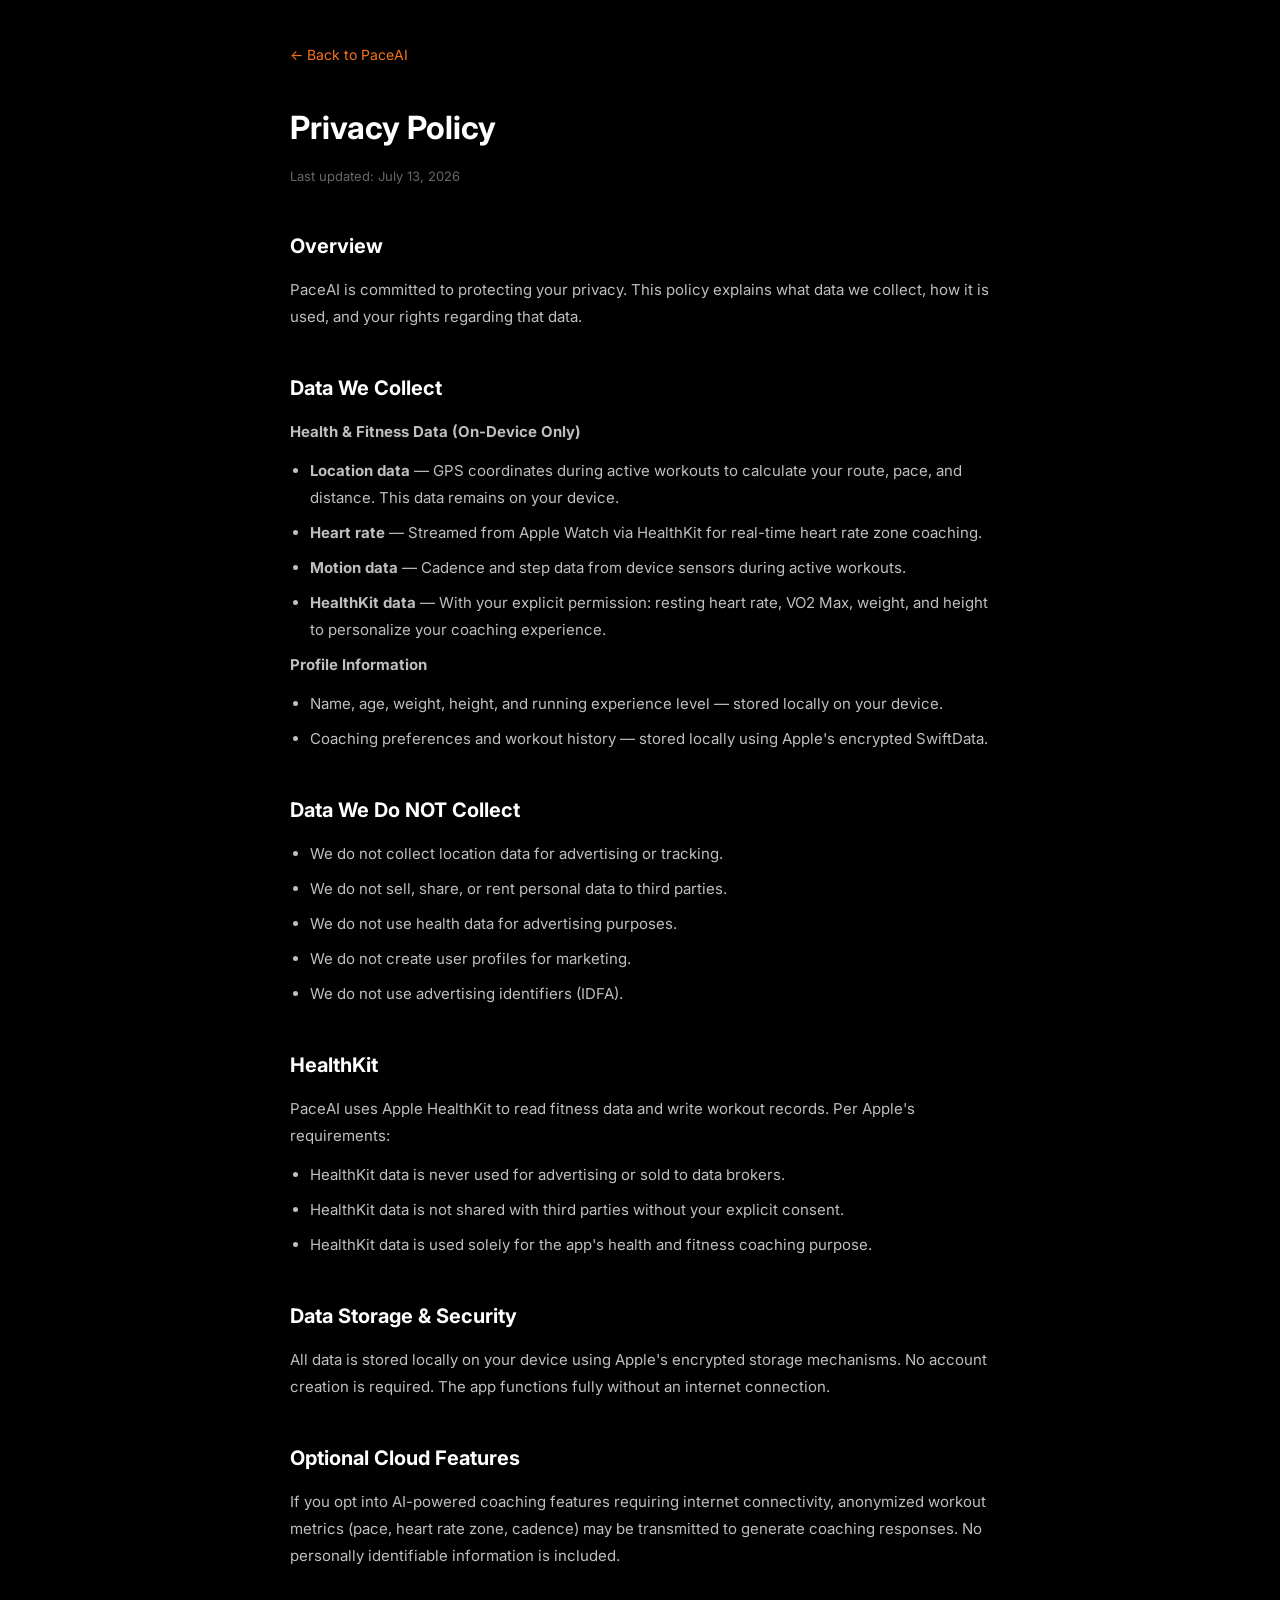
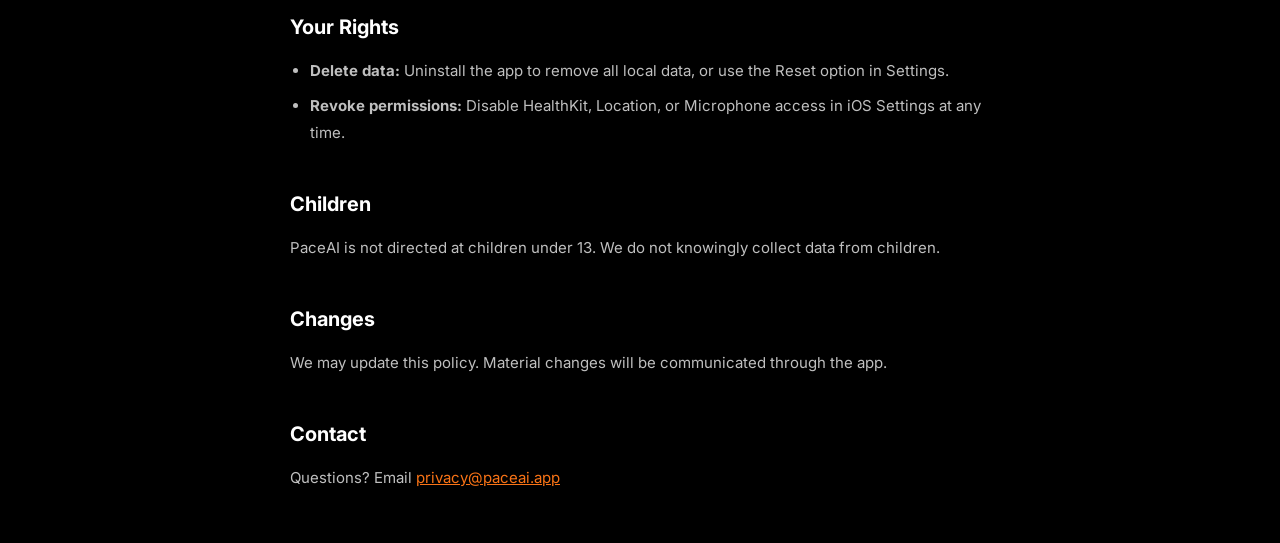
==== privacy.html @ 6b1ca632 "Initial PaceAI landing page website Polished dark-theme landing page with: - Hero section with phone" ====
<!DOCTYPE html>
<html lang="en">
<head>
    <meta charset="UTF-8">
    <meta name="viewport" content="width=device-width, initial-scale=1.0">
    <title>Privacy Policy - PaceAI</title>
    <link rel="preconnect" href="https://fonts.googleapis.com">
    <link href="https://fonts.googleapis.com/css2?family=Inter:wght@400;500;600;700&display=swap" rel="stylesheet">
    <style>
        * { margin: 0; padding: 0; box-sizing: border-box; }
        body { font-family: 'Inter', sans-serif; background: #000; color: #fff; line-height: 1.8; padding: 40px 24px; }
        .content { max-width: 700px; margin: 0 auto; }
        a { color: #f97316; }
        h1 { font-size: 32px; margin-bottom: 8px; }
        h2 { font-size: 20px; margin-top: 40px; margin-bottom: 12px; }
        p, li { color: rgba(255,255,255,0.75); font-size: 15px; margin-bottom: 12px; }
        ul { padding-left: 20px; }
        li { margin-bottom: 8px; }
        .date { color: rgba(255,255,255,0.4); font-size: 13px; margin-bottom: 32px; }
        .back { display: inline-block; margin-bottom: 32px; color: #f97316; text-decoration: none; font-size: 14px; }
    </style>
</head>
<body>
    <div class="content">
        <a href="index.html" class="back">← Back to PaceAI</a>
        <h1>Privacy Policy</h1>
        <p class="date">Last updated: July 13, 2026</p>

        <h2>Overview</h2>
        <p>PaceAI is committed to protecting your privacy. This policy explains what data we collect, how it is used, and your rights regarding that data.</p>

        <h2>Data We Collect</h2>
        <p><strong>Health & Fitness Data (On-Device Only)</strong></p>
        <ul>
            <li><strong>Location data</strong> — GPS coordinates during active workouts to calculate your route, pace, and distance. This data remains on your device.</li>
            <li><strong>Heart rate</strong> — Streamed from Apple Watch via HealthKit for real-time heart rate zone coaching.</li>
            <li><strong>Motion data</strong> — Cadence and step data from device sensors during active workouts.</li>
            <li><strong>HealthKit data</strong> — With your explicit permission: resting heart rate, VO2 Max, weight, and height to personalize your coaching experience.</li>
        </ul>

        <p><strong>Profile Information</strong></p>
        <ul>
            <li>Name, age, weight, height, and running experience level — stored locally on your device.</li>
            <li>Coaching preferences and workout history — stored locally using Apple's encrypted SwiftData.</li>
        </ul>

        <h2>Data We Do NOT Collect</h2>
        <ul>
            <li>We do not collect location data for advertising or tracking.</li>
            <li>We do not sell, share, or rent personal data to third parties.</li>
            <li>We do not use health data for advertising purposes.</li>
            <li>We do not create user profiles for marketing.</li>
            <li>We do not use advertising identifiers (IDFA).</li>
        </ul>

        <h2>HealthKit</h2>
        <p>PaceAI uses Apple HealthKit to read fitness data and write workout records. Per Apple's requirements:</p>
        <ul>
            <li>HealthKit data is never used for advertising or sold to data brokers.</li>
            <li>HealthKit data is not shared with third parties without your explicit consent.</li>
            <li>HealthKit data is used solely for the app's health and fitness coaching purpose.</li>
        </ul>

        <h2>Data Storage & Security</h2>
        <p>All data is stored locally on your device using Apple's encrypted storage mechanisms. No account creation is required. The app functions fully without an internet connection.</p>

        <h2>Optional Cloud Features</h2>
        <p>If you opt into AI-powered coaching features requiring internet connectivity, anonymized workout metrics (pace, heart rate zone, cadence) may be transmitted to generate coaching responses. No personally identifiable information is included.</p>

        <h2>Your Rights</h2>
        <ul>
            <li><strong>Delete data:</strong> Uninstall the app to remove all local data, or use the Reset option in Settings.</li>
            <li><strong>Revoke permissions:</strong> Disable HealthKit, Location, or Microphone access in iOS Settings at any time.</li>
        </ul>

        <h2>Children</h2>
        <p>PaceAI is not directed at children under 13. We do not knowingly collect data from children.</p>

        <h2>Changes</h2>
        <p>We may update this policy. Material changes will be communicated through the app.</p>

        <h2>Contact</h2>
        <p>Questions? Email <a href="mailto:privacy@paceai.app">privacy@paceai.app</a></p>
    </div>
</body>
</html>
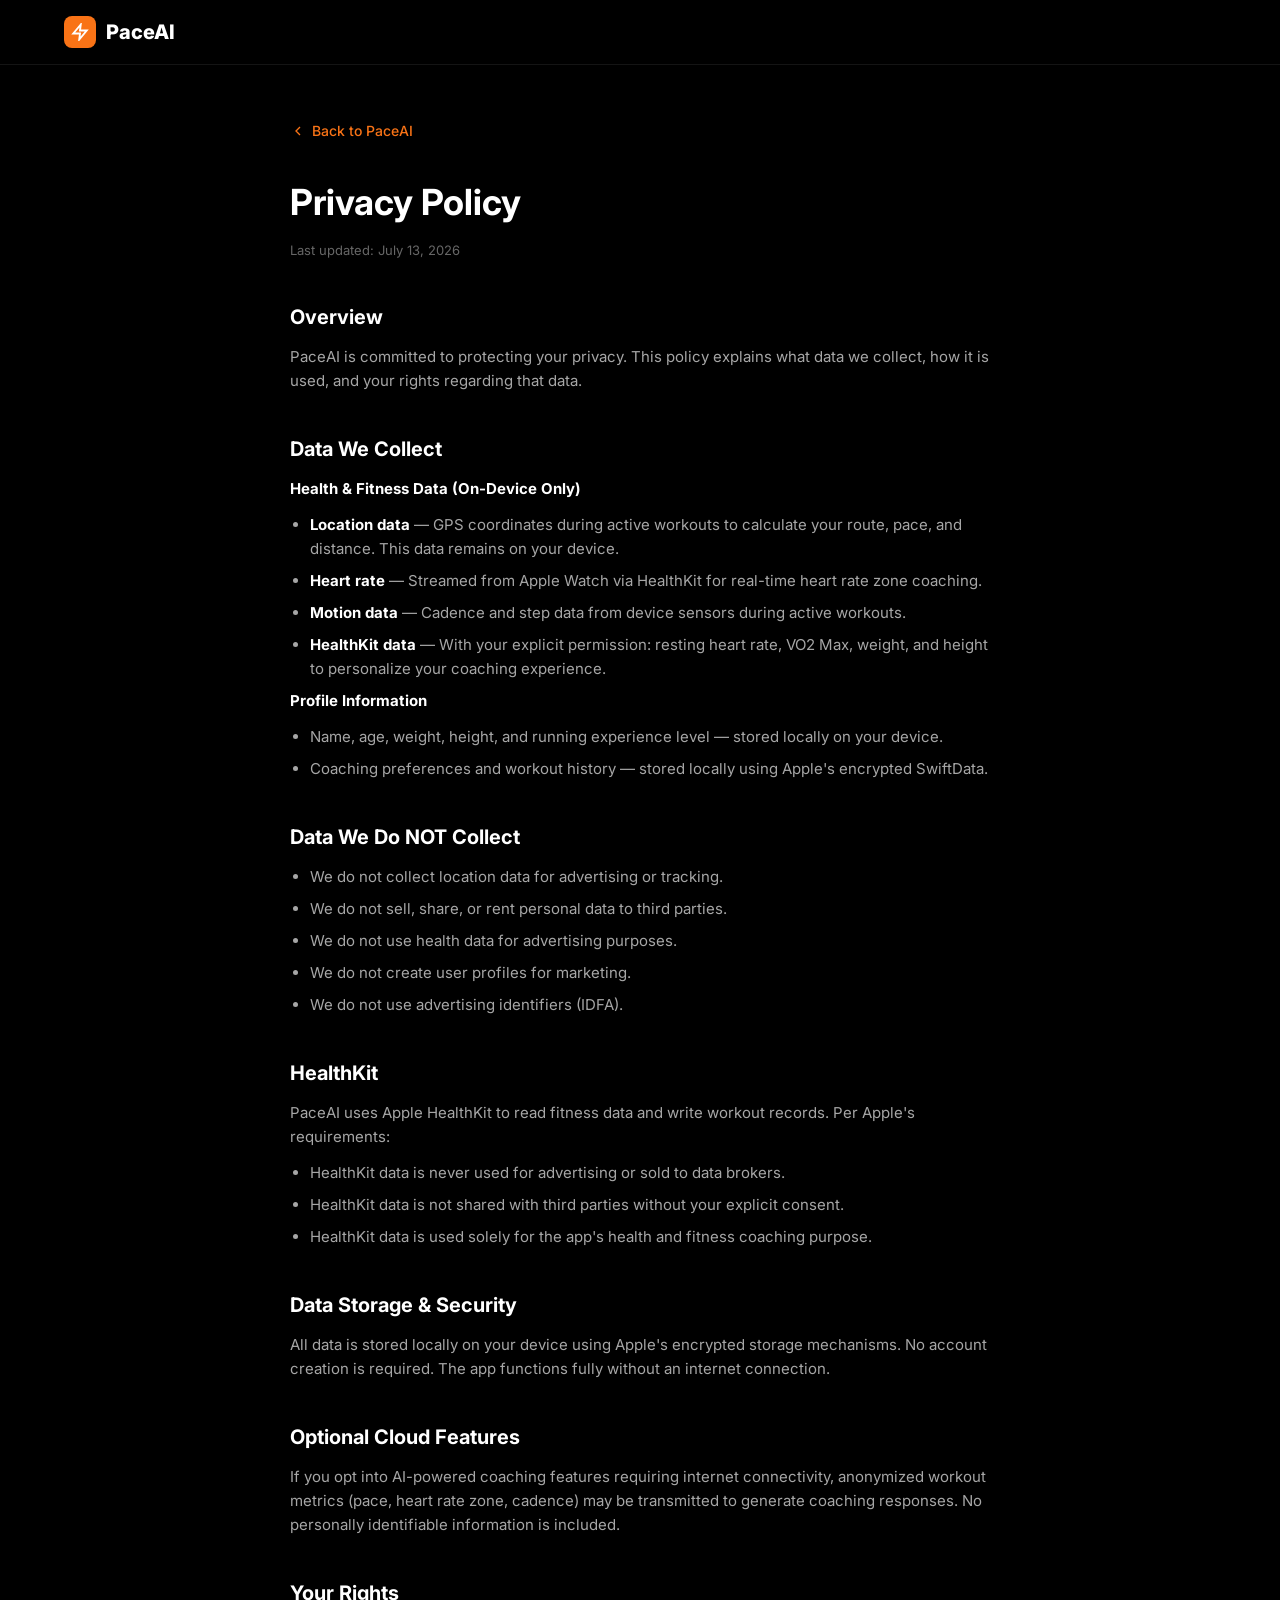
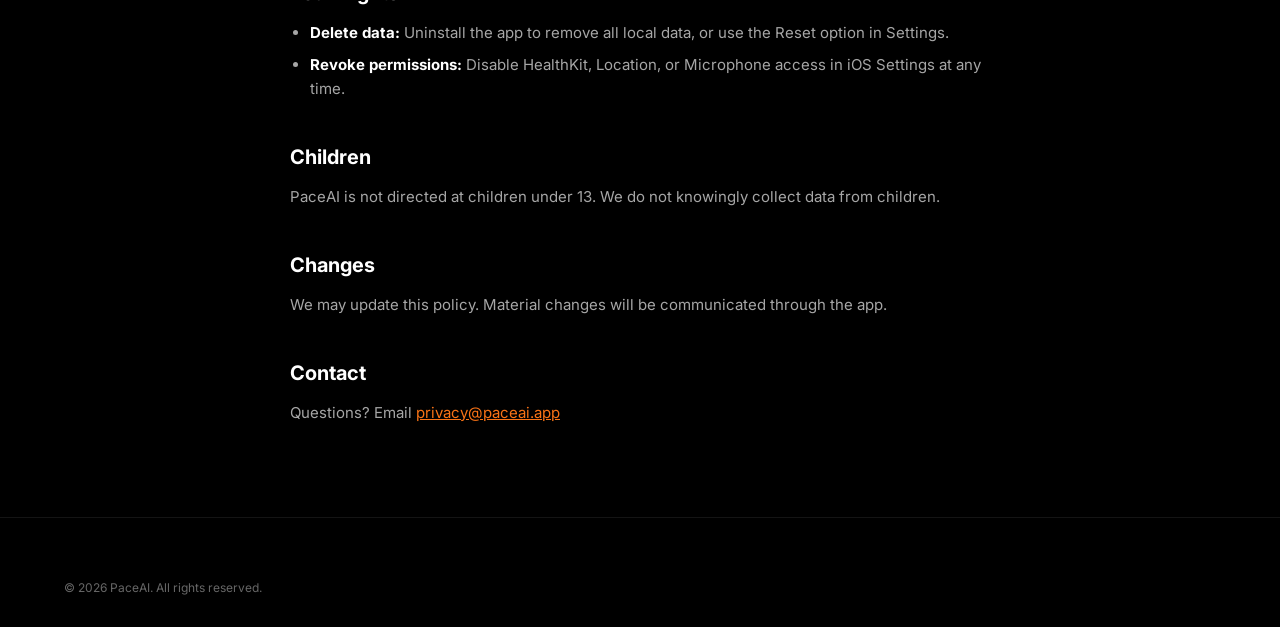
==== commit 06397628: "Complete fully-featured website with all interactive sections - Mobile hamburger menu with smooth an" ====
--- a/privacy.html
+++ b/privacy.html
@@ -5,82 +5,109 @@
     <meta name="viewport" content="width=device-width, initial-scale=1.0">
     <title>Privacy Policy - PaceAI</title>
     <link rel="preconnect" href="https://fonts.googleapis.com">
-    <link href="https://fonts.googleapis.com/css2?family=Inter:wght@400;500;600;700&display=swap" rel="stylesheet">
+    <link href="https://fonts.googleapis.com/css2?family=Inter:wght@400;500;600;700;800&display=swap" rel="stylesheet">
+    <link rel="stylesheet" href="styles.css">
     <style>
-        * { margin: 0; padding: 0; box-sizing: border-box; }
-        body { font-family: 'Inter', sans-serif; background: #000; color: #fff; line-height: 1.8; padding: 40px 24px; }
-        .content { max-width: 700px; margin: 0 auto; }
-        a { color: #f97316; }
-        h1 { font-size: 32px; margin-bottom: 8px; }
-        h2 { font-size: 20px; margin-top: 40px; margin-bottom: 12px; }
-        p, li { color: rgba(255,255,255,0.75); font-size: 15px; margin-bottom: 12px; }
-        ul { padding-left: 20px; }
-        li { margin-bottom: 8px; }
-        .date { color: rgba(255,255,255,0.4); font-size: 13px; margin-bottom: 32px; }
-        .back { display: inline-block; margin-bottom: 32px; color: #f97316; text-decoration: none; font-size: 14px; }
+        .privacy-page { padding: 120px 0 80px; }
+        .privacy-content { max-width: 700px; margin: 0 auto; }
+        .privacy-content h1 { font-size: 36px; margin-bottom: 8px; }
+        .privacy-content h2 { font-size: 20px; margin-top: 40px; margin-bottom: 12px; }
+        .privacy-content p, .privacy-content li { color: var(--text-secondary); font-size: 15px; margin-bottom: 12px; }
+        .privacy-content ul { padding-left: 20px; list-style: disc; }
+        .privacy-content li { margin-bottom: 8px; }
+        .privacy-content strong { color: var(--text); }
+        .date-label { color: var(--text-tertiary); font-size: 13px; margin-bottom: 32px; display: block; }
+        .back-link { display: inline-flex; align-items: center; gap: 6px; margin-bottom: 32px; color: var(--orange); text-decoration: none; font-size: 14px; font-weight: 500; }
+        .back-link:hover { text-decoration: underline; }
     </style>
 </head>
 <body>
-    <div class="content">
-        <a href="index.html" class="back">← Back to PaceAI</a>
-        <h1>Privacy Policy</h1>
-        <p class="date">Last updated: July 13, 2026</p>
+    <nav id="navbar">
+        <div class="container nav-container">
+            <a href="index.html" class="logo">
+                <div class="logo-icon">
+                    <svg width="18" height="18" viewBox="0 0 24 24" fill="none" stroke="white" stroke-width="2.5" stroke-linecap="round"><path d="M13 2L3 14h9l-1 8 10-12h-9l1-8z"/></svg>
+                </div>
+                PaceAI
+            </a>
+        </div>
+    </nav>
 
-        <h2>Overview</h2>
-        <p>PaceAI is committed to protecting your privacy. This policy explains what data we collect, how it is used, and your rights regarding that data.</p>
+    <section class="privacy-page">
+        <div class="container">
+            <div class="privacy-content">
+                <a href="index.html" class="back-link">
+                    <svg width="16" height="16" viewBox="0 0 24 24" fill="none" stroke="currentColor" stroke-width="2"><polyline points="15 18 9 12 15 6"/></svg>
+                    Back to PaceAI
+                </a>
+                <h1>Privacy Policy</h1>
+                <span class="date-label">Last updated: July 13, 2026</span>
 
-        <h2>Data We Collect</h2>
-        <p><strong>Health & Fitness Data (On-Device Only)</strong></p>
-        <ul>
-            <li><strong>Location data</strong> — GPS coordinates during active workouts to calculate your route, pace, and distance. This data remains on your device.</li>
-            <li><strong>Heart rate</strong> — Streamed from Apple Watch via HealthKit for real-time heart rate zone coaching.</li>
-            <li><strong>Motion data</strong> — Cadence and step data from device sensors during active workouts.</li>
-            <li><strong>HealthKit data</strong> — With your explicit permission: resting heart rate, VO2 Max, weight, and height to personalize your coaching experience.</li>
-        </ul>
+                <h2>Overview</h2>
+                <p>PaceAI is committed to protecting your privacy. This policy explains what data we collect, how it is used, and your rights regarding that data.</p>
 
-        <p><strong>Profile Information</strong></p>
-        <ul>
-            <li>Name, age, weight, height, and running experience level — stored locally on your device.</li>
-            <li>Coaching preferences and workout history — stored locally using Apple's encrypted SwiftData.</li>
-        </ul>
+                <h2>Data We Collect</h2>
+                <p><strong>Health & Fitness Data (On-Device Only)</strong></p>
+                <ul>
+                    <li><strong>Location data</strong> — GPS coordinates during active workouts to calculate your route, pace, and distance. This data remains on your device.</li>
+                    <li><strong>Heart rate</strong> — Streamed from Apple Watch via HealthKit for real-time heart rate zone coaching.</li>
+                    <li><strong>Motion data</strong> — Cadence and step data from device sensors during active workouts.</li>
+                    <li><strong>HealthKit data</strong> — With your explicit permission: resting heart rate, VO2 Max, weight, and height to personalize your coaching experience.</li>
+                </ul>
 
-        <h2>Data We Do NOT Collect</h2>
-        <ul>
-            <li>We do not collect location data for advertising or tracking.</li>
-            <li>We do not sell, share, or rent personal data to third parties.</li>
-            <li>We do not use health data for advertising purposes.</li>
-            <li>We do not create user profiles for marketing.</li>
-            <li>We do not use advertising identifiers (IDFA).</li>
-        </ul>
+                <p><strong>Profile Information</strong></p>
+                <ul>
+                    <li>Name, age, weight, height, and running experience level — stored locally on your device.</li>
+                    <li>Coaching preferences and workout history — stored locally using Apple's encrypted SwiftData.</li>
+                </ul>
 
-        <h2>HealthKit</h2>
-        <p>PaceAI uses Apple HealthKit to read fitness data and write workout records. Per Apple's requirements:</p>
-        <ul>
-            <li>HealthKit data is never used for advertising or sold to data brokers.</li>
-            <li>HealthKit data is not shared with third parties without your explicit consent.</li>
-            <li>HealthKit data is used solely for the app's health and fitness coaching purpose.</li>
-        </ul>
+                <h2>Data We Do NOT Collect</h2>
+                <ul>
+                    <li>We do not collect location data for advertising or tracking.</li>
+                    <li>We do not sell, share, or rent personal data to third parties.</li>
+                    <li>We do not use health data for advertising purposes.</li>
+                    <li>We do not create user profiles for marketing.</li>
+                    <li>We do not use advertising identifiers (IDFA).</li>
+                </ul>
 
-        <h2>Data Storage & Security</h2>
-        <p>All data is stored locally on your device using Apple's encrypted storage mechanisms. No account creation is required. The app functions fully without an internet connection.</p>
+                <h2>HealthKit</h2>
+                <p>PaceAI uses Apple HealthKit to read fitness data and write workout records. Per Apple's requirements:</p>
+                <ul>
+                    <li>HealthKit data is never used for advertising or sold to data brokers.</li>
+                    <li>HealthKit data is not shared with third parties without your explicit consent.</li>
+                    <li>HealthKit data is used solely for the app's health and fitness coaching purpose.</li>
+                </ul>
 
-        <h2>Optional Cloud Features</h2>
-        <p>If you opt into AI-powered coaching features requiring internet connectivity, anonymized workout metrics (pace, heart rate zone, cadence) may be transmitted to generate coaching responses. No personally identifiable information is included.</p>
+                <h2>Data Storage & Security</h2>
+                <p>All data is stored locally on your device using Apple's encrypted storage mechanisms. No account creation is required. The app functions fully without an internet connection.</p>
 
-        <h2>Your Rights</h2>
-        <ul>
-            <li><strong>Delete data:</strong> Uninstall the app to remove all local data, or use the Reset option in Settings.</li>
-            <li><strong>Revoke permissions:</strong> Disable HealthKit, Location, or Microphone access in iOS Settings at any time.</li>
-        </ul>
+                <h2>Optional Cloud Features</h2>
+                <p>If you opt into AI-powered coaching features requiring internet connectivity, anonymized workout metrics (pace, heart rate zone, cadence) may be transmitted to generate coaching responses. No personally identifiable information is included.</p>
 
-        <h2>Children</h2>
-        <p>PaceAI is not directed at children under 13. We do not knowingly collect data from children.</p>
+                <h2>Your Rights</h2>
+                <ul>
+                    <li><strong>Delete data:</strong> Uninstall the app to remove all local data, or use the Reset option in Settings.</li>
+                    <li><strong>Revoke permissions:</strong> Disable HealthKit, Location, or Microphone access in iOS Settings at any time.</li>
+                </ul>
 
-        <h2>Changes</h2>
-        <p>We may update this policy. Material changes will be communicated through the app.</p>
+                <h2>Children</h2>
+                <p>PaceAI is not directed at children under 13. We do not knowingly collect data from children.</p>
 
-        <h2>Contact</h2>
-        <p>Questions? Email <a href="mailto:privacy@paceai.app">privacy@paceai.app</a></p>
-    </div>
+                <h2>Changes</h2>
+                <p>We may update this policy. Material changes will be communicated through the app.</p>
+
+                <h2>Contact</h2>
+                <p>Questions? Email <a href="mailto:privacy@paceai.app" style="color:var(--orange)">privacy@paceai.app</a></p>
+            </div>
+        </div>
+    </section>
+
+    <footer>
+        <div class="container">
+            <div class="footer-bottom" style="border-top:none;padding-top:0">
+                <div class="footer-copy">© 2026 PaceAI. All rights reserved.</div>
+            </div>
+        </div>
+    </footer>
 </body>
 </html>
--- a/styles.css
+++ b/styles.css
@@ -0,0 +1,1395 @@
+/* === Reset & Variables === */
+* { margin: 0; padding: 0; box-sizing: border-box; }
+
+:root {
+    --orange: #f97316;
+    --orange-dark: #ea580c;
+    --orange-light: #fb923c;
+    --green: #10b981;
+    --bg: #000000;
+    --surface: #0a0a0a;
+    --surface-2: #141414;
+    --surface-3: #1a1a1a;
+    --text: #ffffff;
+    --text-secondary: rgba(255,255,255,0.65);
+    --text-tertiary: rgba(255,255,255,0.4);
+    --border: rgba(255,255,255,0.08);
+    --border-2: rgba(255,255,255,0.12);
+    --radius: 12px;
+    --radius-lg: 20px;
+    --shadow: 0 20px 60px rgba(0,0,0,0.4);
+}
+
+html { scroll-behavior: smooth; }
+
+body {
+    font-family: 'Inter', -apple-system, BlinkMacSystemFont, sans-serif;
+    background: var(--bg);
+    color: var(--text);
+    line-height: 1.6;
+    overflow-x: hidden;
+    -webkit-font-smoothing: antialiased;
+}
+
+.container {
+    max-width: 1200px;
+    margin: 0 auto;
+    padding: 0 24px;
+}
+
+/* === Loader === */
+.loader {
+    position: fixed;
+    inset: 0;
+    z-index: 9999;
+    background: var(--bg);
+    display: flex;
+    align-items: center;
+    justify-content: center;
+    transition: opacity 0.4s, visibility 0.4s;
+}
+
+.loader.hidden {
+    opacity: 0;
+    visibility: hidden;
+    pointer-events: none;
+}
+
+/* === Navigation === */
+nav {
+    position: fixed;
+    top: 0;
+    left: 0;
+    right: 0;
+    z-index: 1000;
+    backdrop-filter: blur(20px);
+    -webkit-backdrop-filter: blur(20px);
+    background: rgba(0,0,0,0.75);
+    border-bottom: 1px solid var(--border);
+    transition: background 0.3s;
+}
+
+nav.scrolled {
+    background: rgba(0,0,0,0.92);
+}
+
+.nav-container {
+    display: flex;
+    align-items: center;
+    justify-content: space-between;
+    height: 64px;
+}
+
+.logo {
+    font-size: 20px;
+    font-weight: 800;
+    display: flex;
+    align-items: center;
+    gap: 10px;
+    text-decoration: none;
+    color: var(--text);
+}
+
+.logo-icon {
+    width: 32px;
+    height: 32px;
+    background: var(--orange);
+    border-radius: 8px;
+    display: flex;
+    align-items: center;
+    justify-content: center;
+}
+
+.nav-links {
+    display: flex;
+    gap: 28px;
+    align-items: center;
+}
+
+.nav-links a {
+    color: var(--text-secondary);
+    text-decoration: none;
+    font-size: 14px;
+    font-weight: 500;
+    transition: color 0.2s;
+}
+
+.nav-links a:hover { color: var(--text); }
+
+.hamburger {
+    display: none;
+    flex-direction: column;
+    gap: 5px;
+    padding: 8px;
+    background: none;
+    border: none;
+    cursor: pointer;
+}
+
+.hamburger span {
+    width: 22px;
+    height: 2px;
+    background: var(--text);
+    border-radius: 2px;
+    transition: all 0.3s;
+}
+
+.hamburger.active span:nth-child(1) { transform: translateY(7px) rotate(45deg); }
+.hamburger.active span:nth-child(2) { opacity: 0; }
+.hamburger.active span:nth-child(3) { transform: translateY(-7px) rotate(-45deg); }
+
+.mobile-menu {
+    position: fixed;
+    top: 64px;
+    left: 0;
+    right: 0;
+    bottom: 0;
+    background: rgba(0,0,0,0.97);
+    z-index: 999;
+    display: none;
+    align-items: center;
+    justify-content: center;
+    backdrop-filter: blur(20px);
+}
+
+.mobile-menu.active { display: flex; }
+
+.mobile-menu-links {
+    display: flex;
+    flex-direction: column;
+    align-items: center;
+    gap: 24px;
+}
+
+.mobile-menu-links a {
+    color: var(--text);
+    text-decoration: none;
+    font-size: 24px;
+    font-weight: 600;
+}
+
+/* === Buttons === */
+.btn {
+    display: inline-flex;
+    align-items: center;
+    justify-content: center;
+    gap: 8px;
+    padding: 12px 22px;
+    border-radius: var(--radius);
+    font-size: 14px;
+    font-weight: 600;
+    text-decoration: none;
+    transition: all 0.2s;
+    border: none;
+    cursor: pointer;
+    font-family: inherit;
+}
+
+.btn-sm { padding: 8px 16px; font-size: 13px; }
+.btn-lg { padding: 14px 28px; font-size: 15px; }
+.btn-block { width: 100%; }
+
+.btn-primary {
+    background: var(--orange);
+    color: white;
+}
+
+.btn-primary:hover {
+    background: var(--orange-dark);
+    transform: translateY(-1px);
+    box-shadow: 0 4px 20px rgba(249,115,22,0.3);
+}
+
+.btn-secondary {
+    background: rgba(255,255,255,0.06);
+    color: white;
+    border: 1px solid var(--border-2);
+}
+
+.btn-secondary:hover {
+    background: rgba(255,255,255,0.1);
+    border-color: rgba(255,255,255,0.2);
+}
+
+/* === Hero === */
+.hero {
+    padding: 140px 0 80px;
+    position: relative;
+    min-height: 100vh;
+    display: flex;
+    align-items: center;
+}
+
+.hero-glow {
+    position: absolute;
+    top: 80px;
+    left: 30%;
+    width: 600px;
+    height: 500px;
+    background: radial-gradient(ellipse, rgba(249,115,22,0.12) 0%, transparent 70%);
+    pointer-events: none;
+}
+
+.hero-glow-2 {
+    position: absolute;
+    top: 200px;
+    right: 10%;
+    width: 400px;
+    height: 400px;
+    background: radial-gradient(ellipse, rgba(249,115,22,0.06) 0%, transparent 70%);
+    pointer-events: none;
+}
+
+.hero-content {
+    display: grid;
+    grid-template-columns: 1fr 1fr;
+    gap: 60px;
+    align-items: center;
+}
+
+.hero-text {
+    max-width: 560px;
+}
+
+.hero-badge {
+    display: inline-flex;
+    align-items: center;
+    gap: 10px;
+    padding: 6px 14px;
+    background: rgba(249,115,22,0.08);
+    border: 1px solid rgba(249,115,22,0.25);
+    border-radius: 100px;
+    font-size: 13px;
+    font-weight: 500;
+    color: var(--orange-light);
+    margin-bottom: 24px;
+}
+
+.badge-dot {
+    width: 6px;
+    height: 6px;
+    background: var(--orange);
+    border-radius: 50%;
+    animation: pulse-dot 2s infinite;
+}
+
+@keyframes pulse-dot {
+    0%, 100% { opacity: 1; }
+    50% { opacity: 0.4; }
+}
+
+.hero h1 {
+    font-size: clamp(40px, 5vw, 64px);
+    font-weight: 900;
+    line-height: 1.08;
+    letter-spacing: -1.5px;
+    margin-bottom: 20px;
+}
+
+.gradient-text {
+    background: linear-gradient(135deg, var(--orange), var(--orange-light));
+    -webkit-background-clip: text;
+    -webkit-text-fill-color: transparent;
+    background-clip: text;
+}
+
+.hero-subtitle {
+    font-size: 17px;
+    color: var(--text-secondary);
+    line-height: 1.7;
+    margin-bottom: 32px;
+}
+
+.hero-buttons {
+    display: flex;
+    gap: 12px;
+    flex-wrap: wrap;
+    margin-bottom: 32px;
+}
+
+.hero-social-proof {
+    display: flex;
+    align-items: center;
+    gap: 12px;
+    font-size: 13px;
+    color: var(--text-tertiary);
+}
+
+.avatar-stack {
+    display: flex;
+}
+
+.avatar {
+    width: 28px;
+    height: 28px;
+    border-radius: 50%;
+    display: flex;
+    align-items: center;
+    justify-content: center;
+    font-size: 11px;
+    font-weight: 700;
+    color: white;
+    border: 2px solid var(--bg);
+    margin-left: -8px;
+}
+
+.avatar:first-child { margin-left: 0; }
+
+/* === Phone Mockup === */
+.hero-phone {
+    display: flex;
+    justify-content: center;
+}
+
+.phone-mockup {
+    width: 280px;
+    height: 580px;
+    border-radius: 40px;
+    border: 2.5px solid rgba(255,255,255,0.12);
+    overflow: hidden;
+    background: #0a0a0a;
+    position: relative;
+    box-shadow: 0 40px 80px rgba(0,0,0,0.6), inset 0 1px 0 rgba(255,255,255,0.05);
+}
+
+.phone-notch {
+    position: absolute;
+    top: 0;
+    left: 50%;
+    transform: translateX(-50%);
+    width: 90px;
+    height: 26px;
+    background: #000;
+    border-radius: 0 0 14px 14px;
+    z-index: 10;
+}
+
+.phone-screen {
+    padding: 40px 16px 16px;
+    height: 100%;
+    overflow: hidden;
+    position: relative;
+}
+
+.phone-carousel {
+    position: relative;
+    height: calc(100% - 30px);
+}
+
+.phone-slide {
+    position: absolute;
+    inset: 0;
+    opacity: 0;
+    transform: translateX(20px);
+    transition: opacity 0.5s, transform 0.5s;
+    pointer-events: none;
+}
+
+.phone-slide.active {
+    opacity: 1;
+    transform: translateX(0);
+    pointer-events: auto;
+}
+
+.phone-dots {
+    position: absolute;
+    bottom: 8px;
+    left: 50%;
+    transform: translateX(-50%);
+    display: flex;
+    gap: 6px;
+}
+
+.phone-dots .dot {
+    width: 6px;
+    height: 6px;
+    border-radius: 50%;
+    background: rgba(255,255,255,0.2);
+    transition: all 0.3s;
+}
+
+.phone-dots .dot.active {
+    background: var(--orange);
+    width: 18px;
+    border-radius: 3px;
+}
+
+/* Phone Screen Content */
+.screen-workout { padding: 8px 4px; }
+
+.workout-header {
+    display: flex;
+    justify-content: space-between;
+    align-items: center;
+    margin-bottom: 16px;
+}
+
+.workout-type { font-size: 12px; font-weight: 600; color: var(--text-secondary); }
+
+.workout-live {
+    font-size: 10px;
+    font-weight: 700;
+    color: #ef4444;
+    display: flex;
+    align-items: center;
+    gap: 4px;
+}
+
+.live-dot {
+    width: 6px;
+    height: 6px;
+    background: #ef4444;
+    border-radius: 50%;
+    animation: pulse-dot 1.5s infinite;
+}
+
+.workout-pace { text-align: center; margin-bottom: 14px; }
+.pace-label { font-size: 9px; color: var(--text-tertiary); letter-spacing: 2px; }
+.pace-value { font-size: 54px; font-weight: 800; font-family: 'Inter', monospace; line-height: 1.1; }
+.pace-unit { font-size: 13px; color: var(--text-tertiary); }
+
+.workout-coach-msg {
+    padding: 8px 10px;
+    background: rgba(249,115,22,0.1);
+    border-radius: 8px;
+    font-size: 10px;
+    line-height: 1.4;
+    margin-bottom: 14px;
+    display: flex;
+    gap: 6px;
+    align-items: flex-start;
+}
+
+.coach-icon { font-size: 10px; }
+
+.workout-metrics {
+    display: flex;
+    justify-content: space-between;
+    margin-bottom: 14px;
+}
+
+.metric { text-align: center; }
+.metric-val { font-size: 14px; font-weight: 700; font-family: 'Inter', monospace; display: block; }
+.metric-val.hr { color: var(--orange); }
+.metric-label { font-size: 8px; color: var(--text-tertiary); }
+
+.workout-segments {
+    display: flex;
+    gap: 3px;
+}
+
+.segment {
+    flex: 1;
+    height: 3px;
+    border-radius: 2px;
+    background: rgba(255,255,255,0.08);
+}
+
+.segment.done { background: rgba(249,115,22,0.4); }
+.segment.active { background: var(--orange); }
+
+/* Plan Screen */
+.screen-plan { padding: 8px 4px; }
+.plan-header { font-size: 11px; color: var(--text-tertiary); margin-bottom: 4px; }
+.plan-title { font-size: 22px; font-weight: 800; margin-bottom: 20px; }
+
+.plan-segments { display: flex; flex-direction: column; gap: 10px; margin-bottom: 20px; }
+
+.plan-seg {
+    display: flex;
+    align-items: center;
+    gap: 10px;
+    padding: 10px;
+    background: rgba(255,255,255,0.04);
+    border-radius: 8px;
+}
+
+.seg-icon { font-size: 16px; }
+.seg-info { display: flex; flex-direction: column; }
+.seg-name { font-size: 12px; font-weight: 600; }
+.seg-detail { font-size: 10px; color: var(--text-tertiary); }
+
+.plan-start-btn {
+    padding: 12px;
+    background: var(--orange);
+    border-radius: 10px;
+    text-align: center;
+    font-size: 13px;
+    font-weight: 700;
+}
+
+/* Stats Screen */
+.screen-stats { padding: 8px 4px; }
+.stats-header { font-size: 11px; color: var(--text-tertiary); margin-bottom: 4px; }
+.stats-big { margin-bottom: 16px; }
+.stats-big-val { font-size: 36px; font-weight: 800; }
+.stats-big-label { font-size: 12px; color: var(--text-tertiary); }
+
+.stats-chart {
+    display: flex;
+    align-items: flex-end;
+    gap: 6px;
+    height: 100px;
+    margin-bottom: 16px;
+    padding: 0 8px;
+}
+
+.chart-bar {
+    flex: 1;
+    background: rgba(249,115,22,0.2);
+    border-radius: 3px 3px 0 0;
+    position: relative;
+    min-height: 4px;
+    transition: height 0.5s;
+}
+
+.chart-bar.active { background: var(--orange); }
+.chart-bar span { position: absolute; bottom: -16px; left: 50%; transform: translateX(-50%); font-size: 8px; color: var(--text-tertiary); }
+
+.stats-row {
+    display: flex;
+    justify-content: space-between;
+    margin-top: 20px;
+}
+
+.stat-item { text-align: center; }
+.stat-val { font-size: 16px; font-weight: 700; display: block; }
+.stat-lbl { font-size: 9px; color: var(--text-tertiary); }
+
+/* === Stats Section === */
+.stats-section {
+    padding: 60px 0;
+    border-top: 1px solid var(--border);
+    border-bottom: 1px solid var(--border);
+}
+
+.stats-grid {
+    display: grid;
+    grid-template-columns: repeat(4, 1fr);
+    gap: 24px;
+}
+
+.stat-card {
+    text-align: center;
+    padding: 24px;
+}
+
+.stat-number {
+    font-size: 40px;
+    font-weight: 800;
+    color: var(--orange);
+    margin-bottom: 4px;
+}
+
+.stat-desc {
+    font-size: 13px;
+    color: var(--text-secondary);
+}
+
+/* === Sections Common === */
+.section-header {
+    text-align: center;
+    margin-bottom: 60px;
+}
+
+.section-label {
+    font-size: 12px;
+    font-weight: 700;
+    color: var(--orange);
+    text-transform: uppercase;
+    letter-spacing: 2px;
+    margin-bottom: 12px;
+}
+
+.section-title {
+    font-size: clamp(28px, 4vw, 44px);
+    font-weight: 800;
+    letter-spacing: -1px;
+    margin-bottom: 16px;
+    line-height: 1.15;
+}
+
+.section-subtitle {
+    font-size: 16px;
+    color: var(--text-secondary);
+    max-width: 560px;
+    margin: 0 auto;
+    line-height: 1.7;
+}
+
+/* === Features === */
+.features {
+    padding: 120px 0;
+}
+
+.feature-grid {
+    display: grid;
+    grid-template-columns: repeat(3, 1fr);
+    gap: 16px;
+}
+
+.feature-card {
+    padding: 28px;
+    background: var(--surface-2);
+    border-radius: var(--radius-lg);
+    border: 1px solid var(--border);
+    transition: all 0.3s;
+    position: relative;
+    overflow: hidden;
+}
+
+.feature-card::before {
+    content: '';
+    position: absolute;
+    top: 0;
+    left: 0;
+    right: 0;
+    height: 1px;
+    background: linear-gradient(90deg, transparent, rgba(249,115,22,0.3), transparent);
+    opacity: 0;
+    transition: opacity 0.3s;
+}
+
+.feature-card:hover {
+    border-color: rgba(249,115,22,0.2);
+    transform: translateY(-2px);
+    box-shadow: 0 8px 30px rgba(0,0,0,0.3);
+}
+
+.feature-card:hover::before { opacity: 1; }
+
+.feature-icon {
+    width: 44px;
+    height: 44px;
+    border-radius: 10px;
+    background: rgba(249,115,22,0.08);
+    display: flex;
+    align-items: center;
+    justify-content: center;
+    margin-bottom: 16px;
+}
+
+.feature-card h3 {
+    font-size: 16px;
+    font-weight: 700;
+    margin-bottom: 8px;
+}
+
+.feature-card p {
+    font-size: 13px;
+    color: var(--text-secondary);
+    line-height: 1.7;
+    margin-bottom: 12px;
+}
+
+.feature-tag {
+    font-size: 11px;
+    font-weight: 600;
+    color: var(--orange);
+    padding: 3px 8px;
+    background: rgba(249,115,22,0.08);
+    border-radius: 4px;
+    display: inline-block;
+}
+
+/* === How It Works === */
+.how-it-works {
+    padding: 120px 0;
+    border-top: 1px solid var(--border);
+}
+
+.steps-container {
+    max-width: 800px;
+    margin: 0 auto;
+    position: relative;
+}
+
+.steps-line {
+    position: absolute;
+    left: 24px;
+    top: 40px;
+    bottom: 40px;
+    width: 2px;
+    background: linear-gradient(to bottom, var(--orange), rgba(249,115,22,0.1));
+}
+
+.step {
+    display: grid;
+    grid-template-columns: 50px 1fr 200px;
+    gap: 20px;
+    align-items: center;
+    padding: 32px 0;
+}
+
+.step-number {
+    width: 50px;
+    height: 50px;
+    border-radius: 50%;
+    background: rgba(249,115,22,0.1);
+    border: 2px solid var(--orange);
+    display: flex;
+    align-items: center;
+    justify-content: center;
+    font-size: 18px;
+    font-weight: 800;
+    color: var(--orange);
+    position: relative;
+    z-index: 1;
+}
+
+.step-content h3 {
+    font-size: 18px;
+    font-weight: 700;
+    margin-bottom: 6px;
+}
+
+.step-content p {
+    font-size: 14px;
+    color: var(--text-secondary);
+    line-height: 1.6;
+}
+
+.step-visual {
+    display: flex;
+    justify-content: flex-end;
+}
+
+.step-demo {
+    padding: 12px 16px;
+    background: var(--surface-2);
+    border-radius: 12px;
+    border: 1px solid var(--border);
+    width: 100%;
+}
+
+.voice-demo { text-align: center; }
+
+.voice-wave {
+    display: flex;
+    gap: 3px;
+    justify-content: center;
+    margin-bottom: 8px;
+    height: 24px;
+    align-items: center;
+}
+
+.voice-wave span {
+    width: 3px;
+    background: var(--orange);
+    border-radius: 2px;
+    animation: wave 1.2s ease-in-out infinite;
+}
+
+.voice-wave span:nth-child(1) { height: 8px; animation-delay: 0s; }
+.voice-wave span:nth-child(2) { height: 16px; animation-delay: 0.1s; }
+.voice-wave span:nth-child(3) { height: 24px; animation-delay: 0.2s; }
+.voice-wave span:nth-child(4) { height: 16px; animation-delay: 0.3s; }
+.voice-wave span:nth-child(5) { height: 8px; animation-delay: 0.4s; }
+
+@keyframes wave {
+    0%, 100% { transform: scaleY(0.5); }
+    50% { transform: scaleY(1); }
+}
+
+.voice-text { font-size: 11px; color: var(--text-secondary); font-style: italic; }
+
+.mini-segment {
+    display: flex;
+    align-items: center;
+    gap: 8px;
+    font-size: 11px;
+    padding: 4px 0;
+    color: var(--text-secondary);
+}
+
+.seg-color {
+    width: 8px;
+    height: 8px;
+    border-radius: 2px;
+}
+
+.seg-color.warmup { background: #f59e0b; }
+.seg-color.tempo { background: var(--orange); }
+.seg-color.cooldown { background: #3b82f6; }
+
+.run-metric-mini {
+    font-size: 22px;
+    font-weight: 800;
+    text-align: center;
+    margin-bottom: 6px;
+}
+
+.run-metric-mini small { font-size: 11px; color: var(--text-tertiary); font-weight: 400; }
+
+.run-coach-mini {
+    font-size: 10px;
+    color: var(--text-secondary);
+    text-align: center;
+    font-style: italic;
+}
+
+/* === Coaching Demo === */
+.coaching-section {
+    padding: 120px 0;
+    border-top: 1px solid var(--border);
+}
+
+.coaching-demo-container {
+    max-width: 600px;
+    margin: 0 auto;
+}
+
+.coaching-timeline {
+    display: flex;
+    flex-direction: column;
+    gap: 4px;
+}
+
+.timeline-item {
+    display: flex;
+    gap: 16px;
+    padding: 12px 0;
+}
+
+.timeline-marker {
+    width: 10px;
+    height: 10px;
+    border-radius: 50%;
+    background: var(--orange);
+    margin-top: 6px;
+    flex-shrink: 0;
+    position: relative;
+}
+
+.timeline-marker::after {
+    content: '';
+    position: absolute;
+    top: 12px;
+    left: 50%;
+    transform: translateX(-50%);
+    width: 1px;
+    height: 40px;
+    background: rgba(249,115,22,0.2);
+}
+
+.timeline-item:last-child .timeline-marker::after { display: none; }
+
+.timeline-content { flex: 1; }
+
+.timeline-context {
+    font-size: 11px;
+    color: var(--text-tertiary);
+    margin-bottom: 6px;
+    font-weight: 500;
+}
+
+.chat-bubble {
+    padding: 10px 14px;
+    border-radius: 14px;
+    font-size: 13px;
+    line-height: 1.5;
+    margin-bottom: 6px;
+}
+
+.chat-coach {
+    background: var(--surface-2);
+    border: 1px solid var(--border);
+    border-bottom-left-radius: 4px;
+}
+
+.chat-user {
+    background: var(--orange);
+    color: white;
+    border-bottom-right-radius: 4px;
+    display: inline-block;
+}
+
+/* === Testimonials === */
+.testimonials {
+    padding: 120px 0;
+    border-top: 1px solid var(--border);
+}
+
+.testimonial-grid {
+    display: grid;
+    grid-template-columns: repeat(3, 1fr);
+    gap: 20px;
+}
+
+.testimonial-card {
+    padding: 28px;
+    background: var(--surface-2);
+    border-radius: var(--radius-lg);
+    border: 1px solid var(--border);
+    transition: border-color 0.3s;
+}
+
+.testimonial-card:hover {
+    border-color: rgba(249,115,22,0.2);
+}
+
+.testimonial-stars {
+    color: #f59e0b;
+    font-size: 14px;
+    margin-bottom: 14px;
+    letter-spacing: 2px;
+}
+
+.testimonial-card p {
+    font-size: 14px;
+    color: var(--text-secondary);
+    line-height: 1.7;
+    margin-bottom: 20px;
+}
+
+.testimonial-author {
+    display: flex;
+    align-items: center;
+    gap: 12px;
+}
+
+.author-avatar {
+    width: 36px;
+    height: 36px;
+    border-radius: 50%;
+    display: flex;
+    align-items: center;
+    justify-content: center;
+    font-size: 13px;
+    font-weight: 700;
+    color: white;
+}
+
+.author-name { font-size: 13px; font-weight: 600; }
+.author-meta { font-size: 11px; color: var(--text-tertiary); }
+
+/* === Pricing === */
+.pricing {
+    padding: 120px 0;
+    border-top: 1px solid var(--border);
+}
+
+.pricing-toggle {
+    display: flex;
+    align-items: center;
+    justify-content: center;
+    gap: 12px;
+    margin-bottom: 48px;
+}
+
+.toggle-label {
+    font-size: 14px;
+    color: var(--text-tertiary);
+    transition: color 0.3s;
+}
+
+.toggle-label.active { color: var(--text); }
+
+.save-badge {
+    font-size: 10px;
+    background: rgba(16,185,129,0.1);
+    color: var(--green);
+    padding: 2px 6px;
+    border-radius: 4px;
+    font-weight: 600;
+}
+
+.toggle-switch {
+    width: 44px;
+    height: 24px;
+    border-radius: 12px;
+    background: var(--surface-3);
+    border: 1px solid var(--border-2);
+    cursor: pointer;
+    position: relative;
+    transition: background 0.3s;
+}
+
+.toggle-switch.active {
+    background: var(--orange);
+    border-color: var(--orange);
+}
+
+.toggle-knob {
+    position: absolute;
+    top: 3px;
+    left: 3px;
+    width: 16px;
+    height: 16px;
+    border-radius: 50%;
+    background: white;
+    transition: transform 0.3s;
+}
+
+.toggle-switch.active .toggle-knob {
+    transform: translateX(20px);
+}
+
+.pricing-grid {
+    display: grid;
+    grid-template-columns: repeat(3, 1fr);
+    gap: 20px;
+    align-items: start;
+}
+
+.pricing-card {
+    padding: 32px;
+    background: var(--surface-2);
+    border-radius: var(--radius-lg);
+    border: 1px solid var(--border);
+    position: relative;
+    transition: all 0.3s;
+}
+
+.pricing-card:hover {
+    transform: translateY(-4px);
+    box-shadow: 0 12px 40px rgba(0,0,0,0.3);
+}
+
+.pricing-card.popular {
+    border-color: var(--orange);
+    background: linear-gradient(to bottom, rgba(249,115,22,0.05), var(--surface-2));
+}
+
+.popular-badge {
+    position: absolute;
+    top: -12px;
+    left: 50%;
+    transform: translateX(-50%);
+    padding: 4px 12px;
+    background: var(--orange);
+    color: white;
+    font-size: 11px;
+    font-weight: 700;
+    border-radius: 100px;
+    white-space: nowrap;
+}
+
+.pricing-tier {
+    font-size: 14px;
+    font-weight: 600;
+    color: var(--text-secondary);
+    margin-bottom: 8px;
+}
+
+.pricing-price { margin-bottom: 8px; }
+
+.price-amount {
+    font-size: 40px;
+    font-weight: 800;
+}
+
+.price-period {
+    font-size: 14px;
+    color: var(--text-tertiary);
+}
+
+.pricing-desc {
+    font-size: 13px;
+    color: var(--text-tertiary);
+    margin-bottom: 24px;
+}
+
+.pricing-features {
+    list-style: none;
+    margin-bottom: 28px;
+}
+
+.pricing-features li {
+    display: flex;
+    align-items: center;
+    gap: 8px;
+    font-size: 13px;
+    color: var(--text-secondary);
+    padding: 6px 0;
+}
+
+/* === FAQ === */
+.faq {
+    padding: 120px 0;
+    border-top: 1px solid var(--border);
+}
+
+.faq-list {
+    max-width: 700px;
+    margin: 0 auto;
+}
+
+.faq-item {
+    border-bottom: 1px solid var(--border);
+}
+
+.faq-question {
+    display: flex;
+    align-items: center;
+    justify-content: space-between;
+    width: 100%;
+    padding: 20px 0;
+    background: none;
+    border: none;
+    color: var(--text);
+    font-size: 15px;
+    font-weight: 600;
+    text-align: left;
+    cursor: pointer;
+    font-family: inherit;
+    transition: color 0.2s;
+}
+
+.faq-question:hover { color: var(--orange); }
+
+.faq-chevron {
+    transition: transform 0.3s;
+    color: var(--text-tertiary);
+    flex-shrink: 0;
+}
+
+.faq-item.open .faq-chevron {
+    transform: rotate(180deg);
+    color: var(--orange);
+}
+
+.faq-answer {
+    max-height: 0;
+    overflow: hidden;
+    transition: max-height 0.4s ease, padding 0.3s;
+}
+
+.faq-item.open .faq-answer {
+    max-height: 300px;
+    padding-bottom: 20px;
+}
+
+.faq-answer p {
+    font-size: 14px;
+    color: var(--text-secondary);
+    line-height: 1.7;
+}
+
+.faq-answer a {
+    color: var(--orange);
+}
+
+/* === CTA === */
+.cta {
+    padding: 120px 0;
+    border-top: 1px solid var(--border);
+}
+
+.cta-card {
+    text-align: center;
+    padding: 80px 40px;
+    background: var(--surface);
+    border-radius: 24px;
+    border: 1px solid var(--border);
+    position: relative;
+    overflow: hidden;
+}
+
+.cta-glow {
+    position: absolute;
+    top: -100px;
+    left: 50%;
+    transform: translateX(-50%);
+    width: 400px;
+    height: 300px;
+    background: radial-gradient(ellipse, rgba(249,115,22,0.1) 0%, transparent 70%);
+    pointer-events: none;
+}
+
+.cta h2 {
+    font-size: clamp(28px, 4vw, 40px);
+    font-weight: 800;
+    margin-bottom: 12px;
+    position: relative;
+}
+
+.cta p {
+    font-size: 16px;
+    color: var(--text-secondary);
+    margin-bottom: 32px;
+    position: relative;
+}
+
+.waitlist-form {
+    max-width: 440px;
+    margin: 0 auto;
+    position: relative;
+}
+
+.form-group {
+    display: flex;
+    gap: 8px;
+}
+
+.form-group input {
+    flex: 1;
+    padding: 14px 18px;
+    border-radius: var(--radius);
+    border: 1px solid var(--border-2);
+    background: rgba(255,255,255,0.04);
+    color: white;
+    font-size: 15px;
+    font-family: inherit;
+    outline: none;
+    transition: border-color 0.2s, box-shadow 0.2s;
+}
+
+.form-group input:focus {
+    border-color: var(--orange);
+    box-shadow: 0 0 0 3px rgba(249,115,22,0.1);
+}
+
+.form-group input::placeholder { color: var(--text-tertiary); }
+
+.form-error {
+    margin-top: 8px;
+    font-size: 13px;
+    color: #ef4444;
+    display: none;
+}
+
+.form-error.visible { display: block; }
+
+.form-success {
+    display: none;
+    align-items: center;
+    gap: 8px;
+    margin-top: 16px;
+    font-size: 14px;
+    color: var(--green);
+    justify-content: center;
+}
+
+.form-success.visible { display: flex; }
+
+.cta-note {
+    font-size: 12px;
+    color: var(--text-tertiary);
+    margin-top: 12px;
+    position: relative;
+}
+
+/* === Footer === */
+footer {
+    padding: 60px 0 30px;
+    border-top: 1px solid var(--border);
+}
+
+.footer-top {
+    display: flex;
+    justify-content: space-between;
+    margin-bottom: 40px;
+}
+
+.footer-tagline {
+    font-size: 13px;
+    color: var(--text-tertiary);
+    margin-top: 12px;
+}
+
+.footer-links-grid {
+    display: flex;
+    gap: 60px;
+}
+
+.footer-col h4 {
+    font-size: 13px;
+    font-weight: 600;
+    margin-bottom: 12px;
+    color: var(--text-secondary);
+}
+
+.footer-col a {
+    display: block;
+    color: var(--text-tertiary);
+    text-decoration: none;
+    font-size: 13px;
+    padding: 4px 0;
+    transition: color 0.2s;
+}
+
+.footer-col a:hover { color: var(--text); }
+
+.footer-bottom {
+    display: flex;
+    justify-content: space-between;
+    align-items: center;
+    padding-top: 24px;
+    border-top: 1px solid var(--border);
+}
+
+.footer-copy {
+    font-size: 12px;
+    color: var(--text-tertiary);
+}
+
+.footer-social {
+    display: flex;
+    gap: 16px;
+}
+
+.footer-social a {
+    color: var(--text-tertiary);
+    transition: color 0.2s;
+}
+
+.footer-social a:hover { color: var(--text); }
+
+/* === Animations === */
+.animate-on-scroll {
+    opacity: 0;
+    transform: translateY(24px);
+    transition: opacity 0.6s ease, transform 0.6s ease;
+}
+
+.animate-on-scroll.visible {
+    opacity: 1;
+    transform: translateY(0);
+}
+
+/* === Responsive === */
+@media (max-width: 1024px) {
+    .feature-grid { grid-template-columns: repeat(2, 1fr); }
+    .pricing-grid { grid-template-columns: repeat(2, 1fr); }
+    .pricing-card:last-child { grid-column: span 2; max-width: 400px; margin: 0 auto; }
+    .testimonial-grid { grid-template-columns: repeat(2, 1fr); }
+    .testimonial-card:last-child { grid-column: span 2; max-width: 400px; margin: 0 auto; }
+}
+
+@media (max-width: 768px) {
+    .nav-links { display: none; }
+    .hamburger { display: flex; }
+    
+    .hero { padding: 100px 0 60px; min-height: auto; }
+    .hero-content { grid-template-columns: 1fr; gap: 40px; text-align: center; }
+    .hero-text { max-width: 100%; }
+    .hero-buttons { justify-content: center; }
+    .hero-social-proof { justify-content: center; }
+    
+    .stats-grid { grid-template-columns: repeat(2, 1fr); gap: 16px; }
+    .stat-number { font-size: 28px; }
+    
+    .feature-grid { grid-template-columns: 1fr; }
+    
+    .step { grid-template-columns: 50px 1fr; }
+    .step-visual { display: none; }
+    
+    .testimonial-grid { grid-template-columns: 1fr; }
+    .testimonial-card:last-child { grid-column: auto; max-width: 100%; }
+    
+    .pricing-grid { grid-template-columns: 1fr; max-width: 400px; margin: 0 auto; }
+    .pricing-card:last-child { grid-column: auto; max-width: 100%; }
+    
+    .form-group { flex-direction: column; }
+    
+    .footer-top { flex-direction: column; gap: 32px; }
+    .footer-links-grid { gap: 40px; }
+    .footer-bottom { flex-direction: column; gap: 16px; text-align: center; }
+}
+
+@media (max-width: 480px) {
+    .phone-mockup { width: 240px; height: 500px; }
+    .pace-value { font-size: 40px; }
+    .stats-grid { grid-template-columns: 1fr 1fr; }
+}
